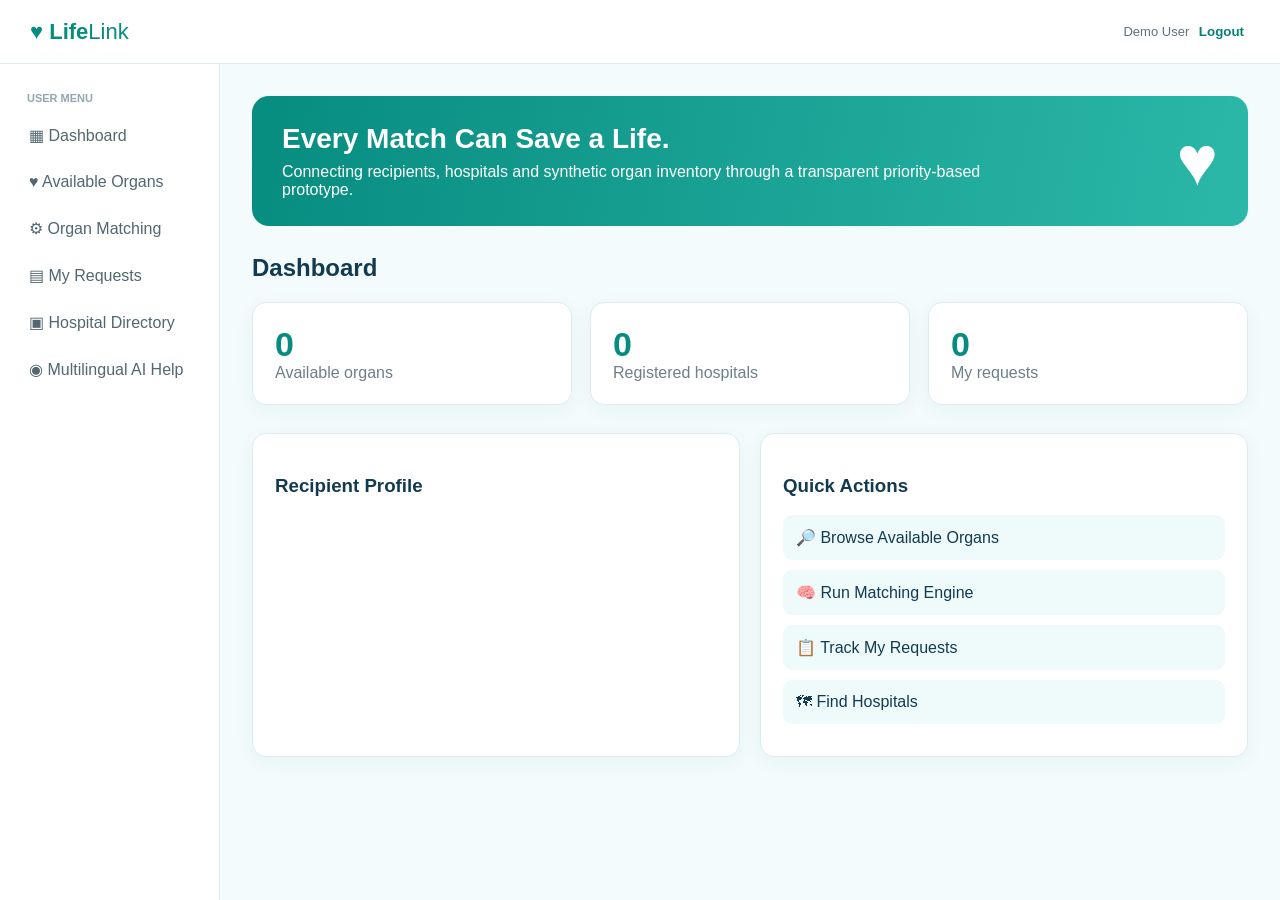
==== frontend/dashboard.html @ 34577955 "first commit" ====
<!doctype html>
<html lang="en">

<head>

    <meta charset="UTF-8">

    <meta
        name="viewport"
        content="width=device-width, initial-scale=1.0">

    <title>LifeLink Dashboard</title>

    <link rel="stylesheet" href="style.css">

</head>

<body onload="loadDashboard()">

    <header class="topbar">

        <a
            class="logo"
            href="dashboard.html">

            ♥ <b>Life</b>Link

        </a>

        <div id="topUser">

            Demo User

            <button
                class="linkbtn"
                onclick="logout()">

                Logout

            </button>

        </div>

    </header>

    <div class="layout">

        <aside>

            <div class="side-title">
                USER MENU
            </div>

            <a href="dashboard.html">
                ▦ Dashboard
            </a>

            <a href="organs.html">
                ♥ Available Organs
            </a>

            <a href="matching.html">
                ⚙ Organ Matching
            </a>

            <a href="requests.html">
                ▤ My Requests
            </a>

            <a href="hospitals.html">
                ▣ Hospital Directory
            </a>

            <a href="help.html">
                ◉ Multilingual AI Help
            </a>

        </aside>

        <main class="page">

            <section class="hero">

                <div>

                    <h1>
                        Every Match Can Save a Life.
                    </h1>

                    <p>
                        Connecting recipients, hospitals and
                        synthetic organ inventory through a
                        transparent priority-based prototype.
                    </p>

                </div>

                <div class="hero-icon">
                    ♥
                </div>

            </section>

            <h2>Dashboard</h2>

            <div class="stats">

                <div class="stat">

                    <b id="organsCount">
                        0
                    </b>

                    <span>
                        Available organs
                    </span>

                </div>

                <div class="stat">

                    <b id="hospitalCount">
                        0
                    </b>

                    <span>
                        Registered hospitals
                    </span>

                </div>

                <div class="stat">

                    <b id="requestCount">
                        0
                    </b>

                    <span>
                        My requests
                    </span>

                </div>

            </div>

            <div class="grid-2">

                <section class="card">

                    <h3>
                        Recipient Profile
                    </h3>

                    <div id="profile"></div>

                </section>

                <section class="card">

                    <h3>
                        Quick Actions
                    </h3>

                    <a
                        class="action"
                        href="organs.html">

                        🔎 Browse Available Organs

                    </a>

                    <a
                        class="action"
                        href="matching.html">

                        🧠 Run Matching Engine

                    </a>

                    <a
                        class="action"
                        href="requests.html">

                        📋 Track My Requests

                    </a>

                    <a
                        class="action"
                        href="hospitals.html">

                        🗺 Find Hospitals

                    </a>

                </section>

            </div>

        </main>

    </div>

    <script src="app.js"></script>

</body>

</html>
---- frontend/style.css ----
/* ================================
   GLOBAL
================================ */

* {
    box-sizing: border-box;
}

html {
    scroll-behavior: smooth;
}

body {
    margin: 0;
    font-family: Inter, Arial, sans-serif;
    background: #f3fbfc;
    color: #123b50;
}

a {
    text-decoration: none;
    color: inherit;
}

button,
input,
select {
    font-family: inherit;
}


/* ================================
   LOGIN PAGE
================================ */

.login-bg {
    min-height: 100vh;
    display: flex;
    align-items: center;
    justify-content: center;
    background: linear-gradient(135deg, #dcfbf7, #eef7ff);
}

.login-card {
    width: 440px;
    background: #fff;
    padding: 35px;
    border-radius: 22px;
    box-shadow: 0 20px 60px #164c5a20;
}

.brand {
    font-size: 27px;
    font-weight: 800;
    color: #087f78;
}

.brand span {
    color: #0d9d93;
}

.login-card h1 {
    text-align: center;
    margin: 18px 0 5px;
}

.login-card > p {
    text-align: center;
    color: #71818a;
}

.roles {
    display: flex;
    gap: 8px;
    margin: 25px 0;
}

.roles label {
    flex: 1;
}

.roles input {
    display: none;
}

.roles span {
    display: block;
    text-align: center;
    padding: 12px;
    border: 1px solid #cfe1e5;
    border-radius: 10px;
    cursor: pointer;
}

.roles input:checked + span {
    background: #d9f8f3;
    border-color: #19a99a;
}

.login-card label,
.match-form label {
    display: block;
    font-weight: 700;
    margin: 12px 0 7px;
}

input,
select {
    width: 100%;
    padding: 12px;
    border: 1px solid #cbdde2;
    border-radius: 9px;
    background: #fff;
    font-size: 15px;
}

.primary {
    border: 0;
    border-radius: 9px;
    padding: 12px 18px;
    background: #078c80;
    color: #fff;
    font-weight: 700;
    cursor: pointer;
}

.primary:hover {
    background: #06776d;
}

.full {
    width: 100%;
    margin-top: 18px;
}

.demo {
    font-size: 12px;
    background: #f2f8f9;
    padding: 12px;
    margin-top: 20px;
    border-radius: 10px;
}

.alert {
    background: #ffe9e9;
    color: #a33;
    padding: 10px;
    border-radius: 8px;
    margin: 10px 0;
}

.hidden {
    display: none;
}


/* ================================
   TOP NAVIGATION
================================ */

.topbar {
    height: 64px;
    background: #fff;
    border-bottom: 1px solid #dcecef;
    display: flex;
    align-items: center;
    justify-content: space-between;
    padding: 0 30px;
    position: sticky;
    top: 0;
    z-index: 20;
}

.logo {
    font-size: 22px;
    color: #078c80;
}

.topbar > div {
    font-size: 13px;
    color: #60727a;
}

.linkbtn {
    border: 0;
    background: none;
    color: #087f78;
    font-weight: 700;
    cursor: pointer;
}


/* ================================
   MAIN LAYOUT
================================ */

.layout {
    display: flex;
    min-height: calc(100vh - 64px);
    align-items: flex-start;
}


/* ================================
   SIDEBAR
================================ */

aside {
    width: 220px;
    min-width: 220px;
    background: #fff;
    padding: 28px 15px;
    border-right: 1px solid #deedf0;
    min-height: calc(100vh - 64px);
}

aside a {
    display: block;
    padding: 12px 14px;
    border-radius: 9px;
    color: #526770;
    margin: 4px 0;
}

aside a:hover {
    background: #e1f8f5;
    color: #087f78;
}

.side-title {
    font-size: 11px;
    font-weight: 800;
    color: #94a6ad;
    margin: 0 12px 10px;
}


/* ================================
   PAGE CONTENT
================================ */

.page {
    flex: 1;
    padding: 32px;
    max-width: 1300px;
    margin: 0 auto;
    width: 100%;
    min-width: 0;
}

.page h1 {
    margin-top: 0;
}


/* ================================
   HERO
================================ */

.hero {
    display: flex;
    justify-content: space-between;
    align-items: center;
    background: linear-gradient(100deg, #078c80, #2bb8a9);
    color: white;
    border-radius: 17px;
    padding: 25px 30px;
    margin-bottom: 28px;
}

.hero h1 {
    margin: 0 0 8px;
    font-size: 28px;
}

.hero p {
    margin: 0;
    max-width: 700px;
}

.hero-icon {
    font-size: 70px;
}


/* ================================
   DASHBOARD STATS
================================ */

.stats {
    display: grid;
    grid-template-columns: repeat(3, 1fr);
    gap: 18px;
    margin: 20px 0 28px;
}

.stat,
.card {
    background: #fff;
    border: 1px solid #dcecef;
    border-radius: 14px;
    padding: 22px;
    box-shadow: 0 5px 20px #174c5a0c;
}

.stat b {
    display: block;
    font-size: 34px;
    color: #078c80;
}

.stat span {
    color: #6e7f86;
}


/* ================================
   TWO COLUMN SECTIONS
================================ */

.grid-2 {
    display: grid;
    grid-template-columns: 1fr 1fr;
    gap: 20px;
}

.action {
    display: block;
    background: #effafa;
    margin: 10px 0;
    padding: 13px;
    border-radius: 9px;
}

.action:hover {
    background: #e1f8f5;
}


/* ================================
   SEARCH / FILTER TOOLBAR
================================ */

.toolbar {
    display: flex;
    gap: 12px;
    margin: 20px 0;
    align-items: center;
    width: 100%;
}

.toolbar input {
    max-width: 600px;
}

.toolbar select {
    max-width: 180px;
}


/* ================================
   ORGAN CARDS
================================ */

.cards {
    display: grid;
    grid-template-columns: repeat(3, minmax(0, 1fr));
    gap: 18px;
    width: 100%;
    margin-top: 20px;
    align-items: stretch;
}

.organ-card {
    background: #fff;
    border: 1px solid #dcecef;
    border-radius: 14px;
    padding: 20px;
    box-shadow: 0 5px 20px #174c5a0c;
    min-width: 0;
}

.organ-card:hover {
    transform: translateY(-2px);
    box-shadow: 0 8px 25px #174c5a18;
}

.organ-card h3 {
    margin: 10px 0;
    color: #123b50;
}

.organ-card p {
    margin: 8px 0;
    color: #60727a;
}

.organ-icon {
    font-size: 28px;
    color: #ef6c94;
}

.badge {
    display: inline-block;
    padding: 5px 9px;
    background: #dff7ec;
    color: #087f55;
    border-radius: 20px;
    font-size: 12px;
    font-weight: 700;
    margin-top: 5px;
}

.small {
    padding: 9px 12px;
    margin-top: 12px;
}


/* ================================
   MATCHING PAGE
================================ */

.match-form {
    display: flex;
    gap: 12px;
    align-items: end;
    background: #fff;
    padding: 20px;
    border-radius: 14px;
    border: 1px solid #dcecef;
    margin: 20px 0;
}

.match-form label {
    margin: 0;
}

.match-form select {
    width: 250px;
}

.result {
    display: flex;
    justify-content: space-between;
    align-items: center;
    background: #fff;
    border: 1px solid #dcecef;
    border-radius: 14px;
    padding: 20px;
    margin: 14px 0;
}

.score {
    float: right;
    color: #078c80;
    font-size: 20px;
}

.result li {
    color: #64777e;
    font-size: 13px;
    margin: 5px 0;
}


/* ================================
   TABLE
================================ */

.table-wrap {
    overflow: auto;
    background: #fff;
    border-radius: 14px;
    border: 1px solid #dcecef;
}

table {
    width: 100%;
    border-collapse: collapse;
}

th,
td {
    padding: 15px;
    text-align: left;
    border-bottom: 1px solid #e5eff1;
}

th {
    background: #effafa;
}


/* ================================
   HOSPITALS
================================ */

#map {
    height: 480px;
    border-radius: 14px;
    margin: 20px 0;
}

.hospital-list {
    display: grid;
    grid-template-columns: repeat(3, 1fr);
    gap: 15px;
}


/* ================================
   HELP / CHAT
================================ */

.help-box {
    max-width: 900px;
}

.help-box select {
    max-width: 250px;
    margin: 10px 0 25px;
}

.chat {
    background: #f7fbfc;
    padding: 20px;
    border-radius: 12px;
}

.chat button {
    border: 0;
    background: #e2f7f4;
    padding: 10px;
    border-radius: 18px;
    margin: 6px;
    cursor: pointer;
}

.chat button:hover {
    background: #ccefe9;
}

.message {
    background: #fff;
    padding: 12px;
    border-radius: 10px;
    margin-bottom: 12px;
}

.chat #answer {
    background: #fff;
    padding: 15px;
    border-radius: 10px;
    margin-top: 12px;
}


/* ================================
   RESPONSIVE - TABLET
================================ */

@media (max-width: 900px) {

    aside {
        display: none;
    }

    .page {
        padding: 18px;
    }

    .cards,
    .hospital-list {
        grid-template-columns: repeat(2, minmax(0, 1fr));
    }

    .stats {
        grid-template-columns: 1fr;
    }

    .grid-2 {
        grid-template-columns: 1fr;
    }
}


/* ================================
   RESPONSIVE - MOBILE
================================ */

@media (max-width: 600px) {

    .cards,
    .hospital-list {
        grid-template-columns: 1fr;
    }

    .topbar {
        padding: 0 15px;
    }

    .topbar > div {
        font-size: 11px;
    }

    .toolbar {
        display: block;
    }

    .toolbar input,
    .toolbar select {
        max-width: none;
        margin-bottom: 10px;
    }

    .match-form {
        display: block;
    }

    .match-form select {
        width: 100%;
        margin-bottom: 10px;
    }

    .result {
        display: block;
    }

    .result .primary {
        margin-top: 10px;
    }

    .login-card {
        width: 92%;
        padding: 25px;
    }

    .hero {
        padding: 20px;
    }

    .hero h1 {
        font-size: 22px;
    }

    .hero-icon {
        font-size: 45px;
    }
}
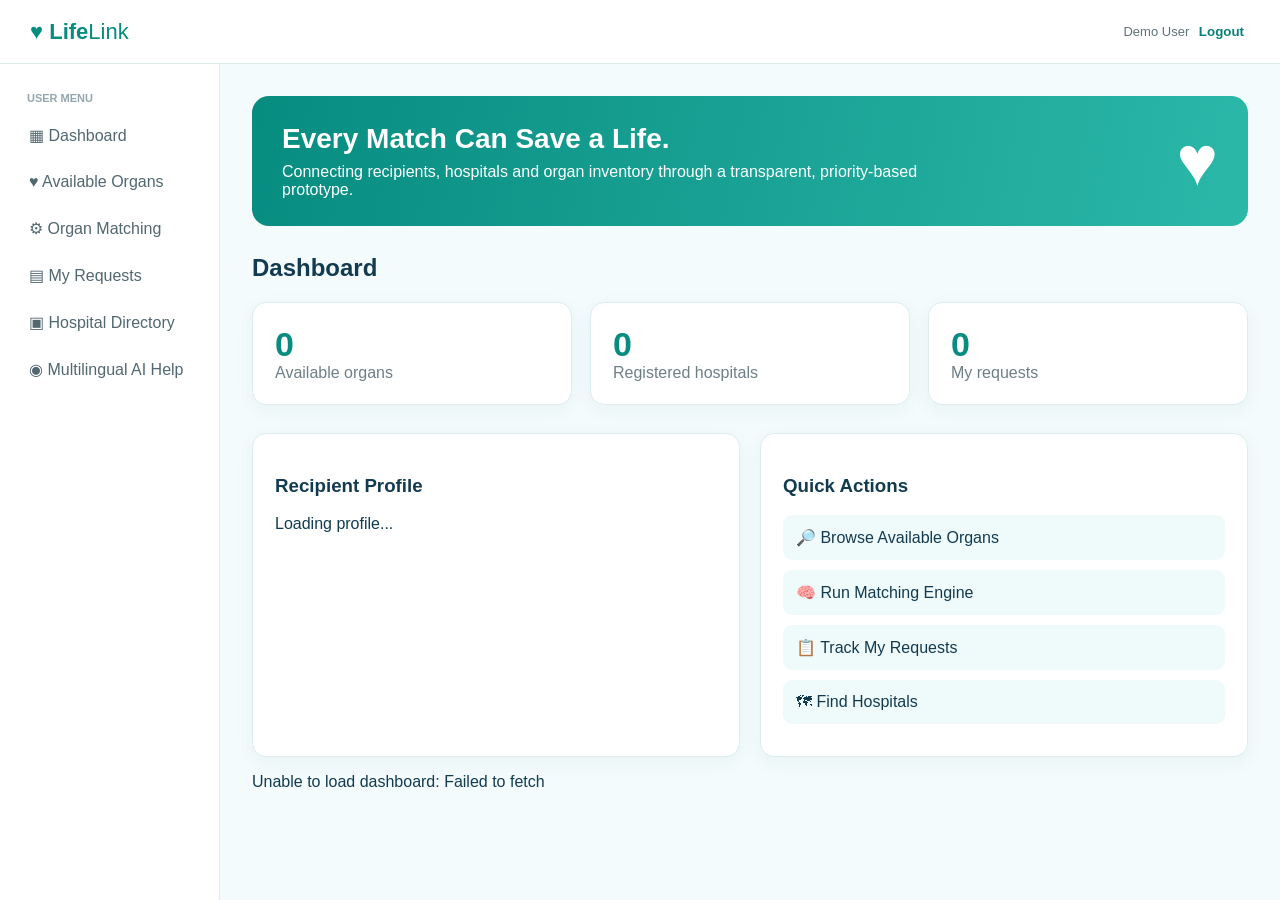
==== commit dce6ad89: "Fix organs page loading" ====
--- a/frontend/dashboard.html
+++ b/frontend/dashboard.html
@@ -1,208 +1,141 @@
-<!doctype html>
+
+<!DOCTYPE html>
 <html lang="en">
 
 <head>
-
     <meta charset="UTF-8">
-
-    <meta
-        name="viewport"
-        content="width=device-width, initial-scale=1.0">
+    <meta name="viewport" content="width=device-width, initial-scale=1.0">
 
     <title>LifeLink Dashboard</title>
 
     <link rel="stylesheet" href="style.css">
-
 </head>
 
 <body onload="loadDashboard()">
 
+    <!-- Top Navigation -->
     <header class="topbar">
 
-        <a
-            class="logo"
-            href="dashboard.html">
-
+        <a class="logo" href="dashboard.html">
             ♥ <b>Life</b>Link
-
         </a>
 
         <div id="topUser">
-
             Demo User
-
-            <button
-                class="linkbtn"
-                onclick="logout()">
-
+            <button class="linkbtn" onclick="logout()">
                 Logout
-
             </button>
-
         </div>
 
     </header>
 
+    <!-- Main Layout -->
     <div class="layout">
 
+        <!-- Sidebar -->
         <aside>
 
             <div class="side-title">
                 USER MENU
             </div>
 
-            <a href="dashboard.html">
-                ▦ Dashboard
-            </a>
-
-            <a href="organs.html">
-                ♥ Available Organs
-            </a>
-
-            <a href="matching.html">
-                ⚙ Organ Matching
-            </a>
-
-            <a href="requests.html">
-                ▤ My Requests
-            </a>
-
-            <a href="hospitals.html">
-                ▣ Hospital Directory
-            </a>
-
-            <a href="help.html">
-                ◉ Multilingual AI Help
-            </a>
+            <a href="dashboard.html">▦ Dashboard</a>
+            <a href="organs.html">♥ Available Organs</a>
+            <a href="matching.html">⚙ Organ Matching</a>
+            <a href="requests.html">▤ My Requests</a>
+            <a href="hospitals.html">▣ Hospital Directory</a>
+            <a href="help.html">◉ Multilingual AI Help</a>
 
         </aside>
 
+        <!-- Dashboard Content -->
         <main class="page">
 
+            <!-- Welcome Section -->
             <section class="hero">
 
                 <div>
-
-                    <h1>
-                        Every Match Can Save a Life.
-                    </h1>
+                    <h1>Every Match Can Save a Life.</h1>
 
                     <p>
-                        Connecting recipients, hospitals and
-                        synthetic organ inventory through a
-                        transparent priority-based prototype.
+                        Connecting recipients, hospitals and organ
+                        inventory through a transparent,
+                        priority-based prototype.
                     </p>
-
                 </div>
 
-                <div class="hero-icon">
-                    ♥
-                </div>
+                <div class="hero-icon">♥</div>
 
             </section>
 
             <h2>Dashboard</h2>
 
-            <div class="stats">
+            <!-- Dashboard Statistics -->
+            <section class="stats">
 
                 <div class="stat">
+                    <b id="organsCount">0</b>
+                    <span>Available organs</span>
+                </div>
 
-                    <b id="organsCount">
-                        0
-                    </b>
+                <div class="stat">
+                    <b id="hospitalCount">0</b>
+                    <span>Registered hospitals</span>
+                </div>
 
-                    <span>
-                        Available organs
-                    </span>
+                <div class="stat">
+                    <b id="requestCount">0</b>
+                    <span>My requests</span>
+                </div>
+
+            </section>
+
+            <!-- Profile and Quick Actions -->
+            <section class="grid-2">
+
+                <div class="card">
+
+                    <h3>Recipient Profile</h3>
+
+                    <div id="profile">
+                        Loading profile...
+                    </div>
 
                 </div>
 
-                <div class="stat">
+                <div class="card">
 
-                    <b id="hospitalCount">
-                        0
-                    </b>
+                    <h3>Quick Actions</h3>
 
-                    <span>
-                        Registered hospitals
-                    </span>
+                    <a class="action" href="organs.html">
+                        🔎 Browse Available Organs
+                    </a>
+
+                    <a class="action" href="matching.html">
+                        🧠 Run Matching Engine
+                    </a>
+
+                    <a class="action" href="requests.html">
+                        📋 Track My Requests
+                    </a>
+
+                    <a class="action" href="hospitals.html">
+                        🗺 Find Hospitals
+                    </a>
 
                 </div>
 
-                <div class="stat">
+            </section>
 
-                    <b id="requestCount">
-                        0
-                    </b>
-
-                    <span>
-                        My requests
-                    </span>
-
-                </div>
-
-            </div>
-
-            <div class="grid-2">
-
-                <section class="card">
-
-                    <h3>
-                        Recipient Profile
-                    </h3>
-
-                    <div id="profile"></div>
-
-                </section>
-
-                <section class="card">
-
-                    <h3>
-                        Quick Actions
-                    </h3>
-
-                    <a
-                        class="action"
-                        href="organs.html">
-
-                        🔎 Browse Available Organs
-
-                    </a>
-
-                    <a
-                        class="action"
-                        href="matching.html">
-
-                        🧠 Run Matching Engine
-
-                    </a>
-
-                    <a
-                        class="action"
-                        href="requests.html">
-
-                        📋 Track My Requests
-
-                    </a>
-
-                    <a
-                        class="action"
-                        href="hospitals.html">
-
-                        🗺 Find Hospitals
-
-                    </a>
-
-                </section>
-
-            </div>
+            <!-- API Error Message -->
+            <p id="dashboardError" role="alert"></p>
 
         </main>
 
     </div>
 
+    <!-- Load JavaScript -->
     <script src="app.js"></script>
 
 </body>
-
-</html>+</html>
